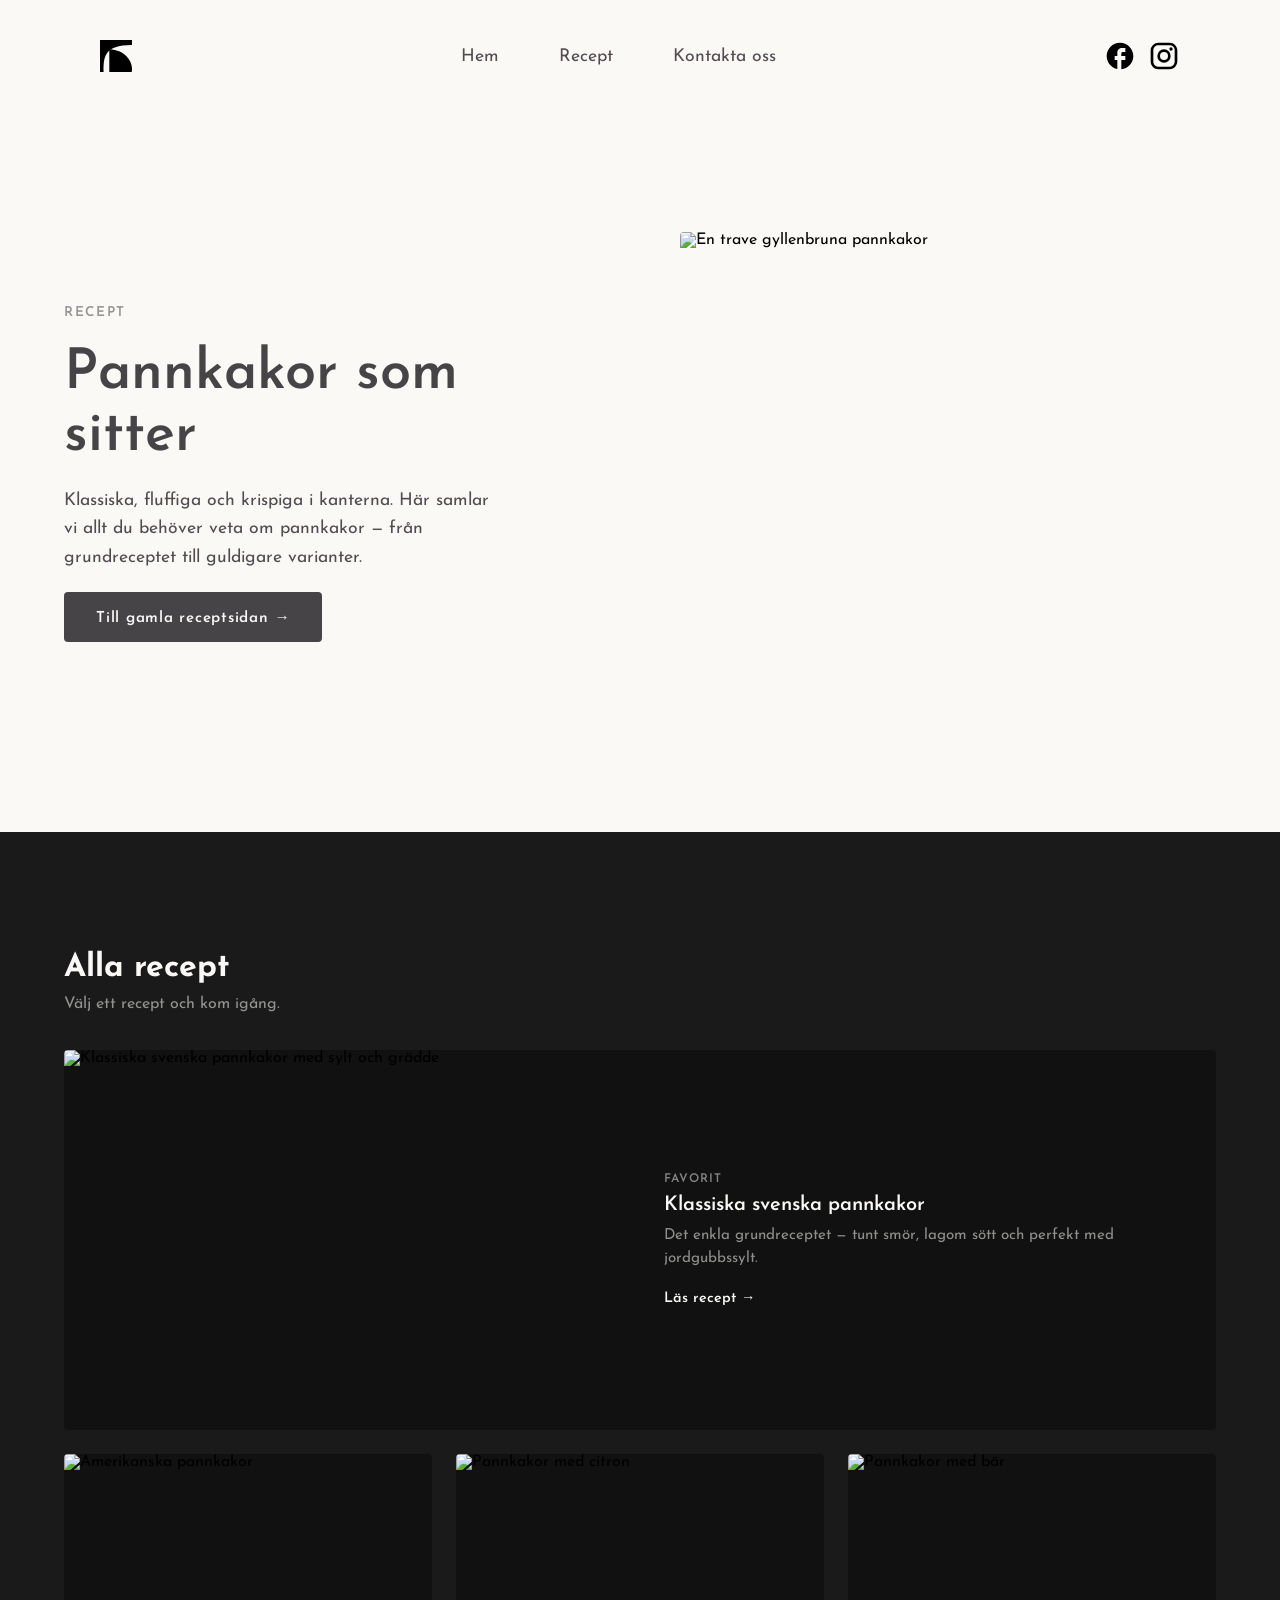
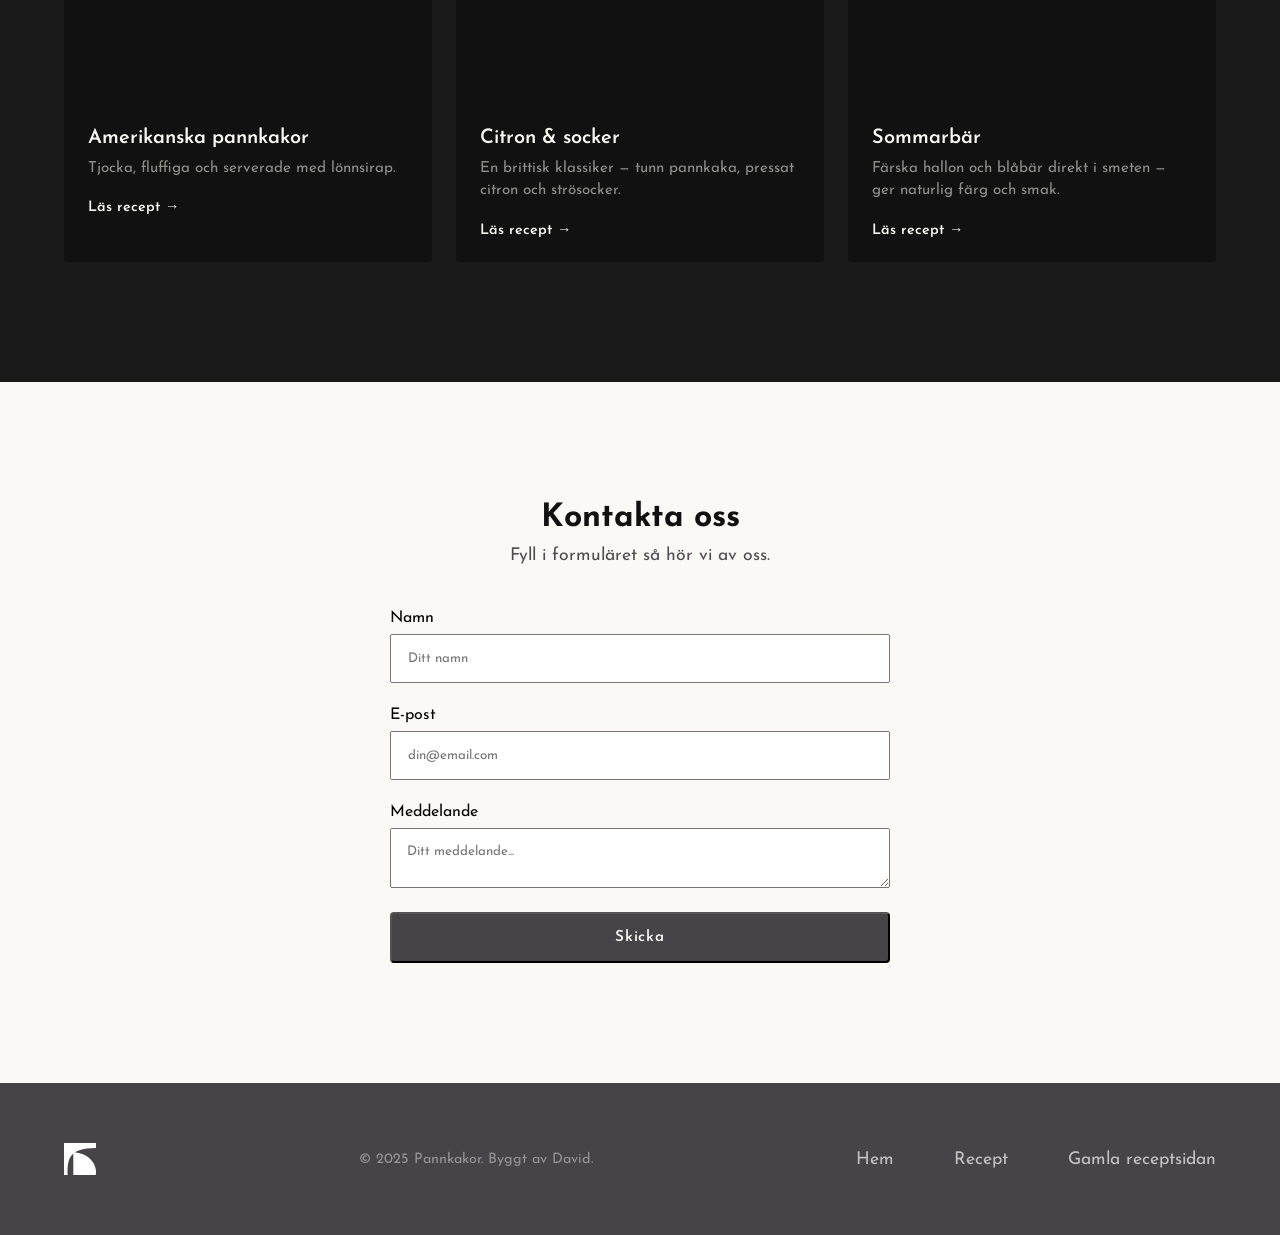
==== index.html @ 2bf20dc8 "Initial commit" ====
<!doctype html>
<html lang="sv">
  <head>
    <meta charset="UTF-8" />
    <meta name="viewport" content="width=device-width, initial-scale=1.0" />
    <title>Pannkakor</title>
    <link rel="stylesheet" href="style.css" />
    <link
      href="https://fonts.googleapis.com/css2?family=Josefin+Sans:wght@400;600&display=swap"
      rel="stylesheet"
    />
  </head>
  <body>
  <!-- ========================
       Header
  ========================= -->
    <header class="header">
      <a href="#" class="logo" aria-label="Hem">
        <img src="img/Icon.svg" alt="" width="32" height="32" />
      </a>

      <nav class="nav" aria-label="Huvudnavigation">
        <ul class="nav__list">
          <li><a href="#hero" class="nav__link">Hem</a></li>
          <li><a href="#recipes" class="nav__link">Recept</a></li>
          <li><a href="#contact-form" class="nav__link">Kontakta oss</a></li>
        </ul>
      </nav>

      <nav class="social" aria-label="sociala medier">
        <a
          href="https://facebook.com"
          class="social__link"
          aria-label="Facebook"
          target="_blank"
          rel="noopener"
        >
          <svg
            xmlns="http://www.w3.org/2000/svg"
            width="32"
            height="32"
            viewBox="0 0 24 24"
          >
            <path d="M0 0h24v24H0z" fill="none" />
            <path
              fill="currentColor"
              d="M22 12c0-5.52-4.48-10-10-10S2 6.48 2 12c0 4.84 3.44 8.87 8 9.8V15H8v-3h2V9.5C10 7.57 11.57 6 13.5 6H16v3h-2c-.55 0-1 .45-1 1v2h3v3h-3v6.95c5.05-.5 9-4.76 9-9.95"
            />
          </svg>
        </a>

        <a
          href="https://instagram.com"
          class="social__link"
          aria-label="Instagram"
          target="_blank"
          rel="noopener"
        >
          <svg
            xmlns="http://www.w3.org/2000/svg"
            width="32"
            height="32"
            viewBox="0 0 24 24"
          >
            <path d="M0 0h24v24H0z" fill="none" />
            <path
              fill="currentColor"
              d="M7.8 2h8.4C19.4 2 22 4.6 22 7.8v8.4a5.8 5.8 0 0 1-5.8 5.8H7.8C4.6 22 2 19.4 2 16.2V7.8A5.8 5.8 0 0 1 7.8 2m-.2 2A3.6 3.6 0 0 0 4 7.6v8.8C4 18.39 5.61 20 7.6 20h8.8a3.6 3.6 0 0 0 3.6-3.6V7.6C20 5.61 18.39 4 16.4 4zm9.65 1.5a1.25 1.25 0 0 1 1.25 1.25A1.25 1.25 0 0 1 17.25 8A1.25 1.25 0 0 1 16 6.75a1.25 1.25 0 0 1 1.25-1.25M12 7a5 5 0 0 1 5 5a5 5 0 0 1-5 5a5 5 0 0 1-5-5a5 5 0 0 1 5-5m0 2a3 3 0 0 0-3 3a3 3 0 0 0 3 3a3 3 0 0 0 3-3a3 3 0 0 0-3-3"
            />
          </svg>
        </a>
      </nav>
    </header>

  <!-- ========================
       Hero Flexbox
  ========================= -->
    <main>
      <section class="hero" id="hero">
        <div class="container">
          <div class="hero__text">
            <p class="hero__label">Recept</p>
            <h1>Pannkakor som sitter</h1>
            <p class="hero__desc">
              Klassiska, fluffiga och krispiga i kanterna. Här samlar vi allt du
              behöver veta om pannkakor — från grundreceptet till guldigare
              varianter.
            </p>
            <a href="recept.html" class="btn">Till gamla receptsidan →</a>
          </div>
          <div class="hero__image">
            <img
              src="https://images.unsplash.com/photo-1554230095-49b8c83f10e3?q=80&w=1588&auto=format&fit=crop&ixlib=rb-4.1.0&ixid=M3wxMjA3fDB8MHxwaG90by1wYWdlfHx8fGVufDB8fHx8fA%3D%3D"
              alt="En trave gyllenbruna pannkakor"
              width="480"
              height="480"
              loading="eager"
            />
          </div>
        </div>
      </section>

  <!-- ========================
       Recipes Grid 
  ========================= -->
      <section class="recipes" id="recipes">
        <div class="container">
          <div class="recipes__header">
            <h2>Alla recept</h2>
            <p>Välj ett recept och kom igång.</p>
          </div>

          <!-- Featured card -->
          <article class="card card--featured">
            <img
              src="https://images.unsplash.com/photo-1528207776546-365bb710ee93?w=1200&auto=format&fit=crop&q=80"
              alt="Klassiska svenska pannkakor med sylt och grädde"
              loading="lazy"
            />
            <div class="card__content">
              <span class="card__tag">Favorit</span>
              <h3 class="card__title">Klassiska svenska pannkakor</h3>
              <p class="card__desc">
                Det enkla grundreceptet — tunt smör, lagom sött och perfekt med
                jordgubbssylt.
              </p>
              <a href="recept.html" class="card__link">Läs recept →</a>
            </div>
          </article>

          <!-- Card 2 -->
          <article class="card">
            <img
              src="https://images.unsplash.com/photo-1555813456-94a3dd418cd3?"
              alt="Amerikanska pannkakor"
              loading="lazy"
            />
            <div class="card__content">
              <h3 class="card__title">Amerikanska pannkakor</h3>
              <p class="card__desc">
                Tjocka, fluffiga och serverade med lönnsirap.
              </p>
              <a href="#" class="card__link">Läs recept →</a>
            </div>
          </article>

          <!-- Card 3 -->
          <article class="card">
            <img
              src="https://images.unsplash.com/photo-1588467850695-a898367ce465?"
              alt="Pannkakor med citron"
              loading="lazy"
            />
            <div class="card__content">
              <h3 class="card__title">Citron & socker</h3>
              <p class="card__desc">
                En brittisk klassiker — tunn pannkaka, pressat citron och
                strösocker.
              </p>
              <a href="#" class="card__link">Läs recept →</a>
            </div>
          </article>

          <!-- Card 4 -->
          <article class="card">
            <img
              src="https://images.unsplash.com/photo-1630362137311-ca837e790e47?"
              alt="Pannkakor med bär"
              loading="lazy"
            />
            <div class="card__content">
              <h3 class="card__title">Sommarbär</h3>
              <p class="card__desc">
                Färska hallon och blåbär direkt i smeten — ger naturlig färg och
                smak.
              </p>
              <a href="#" class="card__link">Läs recept →</a>
            </div>
          </article>
        </div>
      </section>

  <!-- ========================
       Contact form
  ========================= -->
      <section class="contact-form" id="contact-form">
        <div class="container">
      
          <div class="contact-form__header">
            <h2>Kontakta oss</h2>
            <p>Fyll i formuläret så hör vi av oss.</p>
          </div>
      
          <form class="contact-form__form">
      
            <div class="contact-form__group">
              <label for="name">Namn</label>
              <input type="text" id="name" name="name" placeholder="Ditt namn" />
            </div>
      
            <div class="contact-form__group">
              <label for="email">E-post</label>
              <input type="email" id="email" name="email" placeholder="din@email.com" />
            </div>
      
            <div class="contact-form__group">
              <label for="message">Meddelande</label>
              <textarea id="message" name="message" placeholder="Ditt meddelande..."></textarea>
            </div>
      
            <button type="submit" class="contact-form__btn">Skicka</button>
      
          </form>
      
        </div>
      </section>
</main>
  <!-- ========================
       Footer
  ========================= -->
      <footer class="footer" id="footer">
        <div class="container footer__inner">
          <a href="#" class="logo" aria-label="Hem">
            <img src="img/Icon.svg" alt="" width="32" height="32" />
          </a>
          <p class="footer__copy">© 2025 Pannkakor. Byggt av David.</p>
          <nav class="nav" aria-label="Footernavigation">
            <ul class="nav__list">
              <li>
                <a href="#hero" class="nav__link nav__link--light">Hem</a>
              </li>
              <li>
                <a href="#recipes" class="nav__link nav__link--light">Recept</a>
              </li>
              <li>
                <a href="recept.html" class="nav__link nav__link--light">Gamla receptsidan</a>
              </li>
            </ul>
          </nav>
        </div>
      </footer>
  </body>
</html>
---- style.css ----
/* ===========================
   Reset
=========================== */

*, *::before, *::after {
  box-sizing: border-box;
  margin: 0;
  padding: 0;
}

ul {
  list-style: none;
}

a {
  text-decoration: none;
  color: inherit;
}

body {
  font-family: 'Josefin Sans', sans-serif;
}

main {
  width: 100%;
}

/* ===========================
   Root / tokens
=========================== */

:root {
  --color-bg:      #FAF9F5;
  --color-dark:    #474448;
  --color-text:    #534B52;
  --color-dark-bg: #111;

  --font-heading-xl: 3.5rem;   /* 56px */
  --font-heading-md: 2rem;     /* 32px */
  --font-body:       1.1rem;
  --font-nav:        1.1rem;

  --radius:          0.25rem;  /* 4px */
  --gap:             1.5rem;   /* 24px */
  --section-padding: 7.5rem;   /* 120px — hero & recipes vertical padding */
}

/* ===========================
   Header
=========================== */

.header {
  display: flex;
  justify-content: space-between;
  align-items: center;
  padding: 2.5rem 6.25rem;
  background-color: var(--color-bg);
}

/* ===========================
   Logo
=========================== */

.logo {
  display: flex;
  align-items: center;
}

.logo svg {
  display: block;
}

/* ===========================
   Nav
=========================== */

.nav__list {
  display: flex;
  gap: 3.75rem;
}

.nav__link {
  font-family: 'Josefin Sans', sans-serif;
  font-weight: 400;
  font-size: var(--font-nav);
  color: var(--color-text);
  transition: opacity 0.2s ease;
}

.nav__link:hover {
  opacity: 0.6;
}

.nav__link--light {
  color: var(--color-bg);
  opacity: 0.7;
}

.nav__link--light:hover {
  opacity: 1;
}

/* ===========================
   Social
=========================== */

.social {
  display: flex;
  align-items: center;
  gap: 0.75rem;
}

.social__link {
  display: flex;
  align-items: center;
  transition: opacity 0.2s ease;
}

.social__link:hover {
  opacity: 0.7;
}

/* ===========================
   Container (gemensam)
=========================== */

.container {
  max-width: 1200px;
  margin: 0 auto;
  padding: 0 var(--gap);
}

/* ===========================
   Typography (gemensam)
=========================== */

h1, h2, h3, p, .hero__label, .card__tag {
  font-family: 'Josefin Sans', sans-serif;
}

h1 {
  font-size: var(--font-heading-xl);
  font-weight: 600;
  color: var(--color-dark);
  line-height: 1.1;
}

h2 {
  font-size: var(--font-heading-md);
  font-weight: 700;
  color: var(--color-dark-bg);
}

h3 {
  font-size: 1.25rem;
  font-weight: 600;
  color: var(--color-bg);
}

p {
  font-size: var(--font-body);
  color: var(--color-text);
  line-height: 1.6;
}

input, textarea, button, label {
  font-family: inherit;
}

/* ===========================
   Hero
=========================== */

.hero {
  background-color: var(--color-bg);
  padding: var(--section-padding) var(--gap);
}

.hero .container {
  display: flex;
  align-items: center;
  gap: 2.5rem 5rem;
  flex-wrap: wrap;
}

.hero__text {
  display: flex;
  flex-direction: column;
  justify-content: center;
  align-items: flex-start;
  gap: 1.25rem;
}

.hero__text,
.hero__image {
  flex: 1;
  min-width: 300px;
}

.hero__image img {
  width: clamp(200px,80vw,480px);
  height: auto;
  display: block;
  border-radius: var(--radius);
  object-fit: cover;
}

.hero__label {
  font-size: 0.85rem;
  font-weight: 600;
  letter-spacing: 0.12em;
  text-transform: uppercase;
  color: var(--color-text);
  opacity: 0.6;
}

.hero__desc {
  max-width: 27.5rem;
}

/* Button */
.btn, .contact-form__btn {
  display: inline-block;
  font-family: 'Josefin Sans', sans-serif;
  font-size: 0.95rem;
  font-weight: 600;
  letter-spacing: 0.05em;
  background-color: var(--color-dark);
  color: var(--color-bg);
  padding: 1rem 2rem;
  border-radius: var(--radius);
  transition: opacity 0.2s ease;
}

.btn:hover, .contact-form__btn:hover {
  opacity: 0.8;
}

/* ===========================
   Recipes (grid)
=========================== */

.recipes {
  background: #1a1a1a;
  padding: var(--section-padding) var(--gap);
}

.recipes h2 {
  color: var(--color-bg)
}

.recipes__header {
  grid-column: 1 / -1;
  display: flex;
  flex-direction: column;
  gap: 0.5rem;
  margin-bottom: 0.5rem;
}

.recipes__header p {
  color: rgba(229, 229, 224, 0.6);
  font-size: 1rem;
}

.recipes .container {
  display: grid;
  grid-template-columns: repeat(auto-fit,minmax(280px, 1fr));
  gap: var(--gap);
}

/* ===========================
   Cards
=========================== */

.card {
  background-color: var(--color-dark-bg);
  border-radius: var(--radius);
  overflow: hidden;
  display: flex;
  flex-direction: column;
}

.card--featured {
  grid-column: 1 / -1;
  flex-direction: row;
  min-height: 380px;
}

.card--featured {
  grid-column: 1 / -1;
  flex-wrap: wrap;
  min-height: 380px;
}

.card img {
  width: 100%;
  height: 250px;
  object-fit: cover;
  display: block;
  flex-shrink: 0;
}


.card--featured img {
  flex: 1 1 300px;
  min-width: 300px;
  width: clamp(200px, 45vw, 660px);
  height: auto;
}

.card--featured .card__content {
  flex: 1 1 300px;
  min-width: 300px;
}

.card__content {
  padding: var(--gap);
  display: flex;
  flex-direction: column;
  gap: 0.625rem;
  justify-content: center;
}

.card__tag {
  font-size: 0.75rem;
  font-weight: 600;
  letter-spacing: 0.1em;
  text-transform: uppercase;
  color: var(--color-bg);
  opacity: 0.5;
}

.card__title {
  color: var(--color-bg);
}

.card__desc {
  color: rgba(229, 229, 224, 0.6);
  font-size: 0.95rem;
  line-height: 1.5;
}

.card__link {
  font-family: 'Josefin Sans', sans-serif;
  font-size: 0.9rem;
  font-weight: 600;
  color: var(--color-bg);
  margin-top: 0.5rem;
  transition: opacity 0.2s ease;
  align-self: flex-start;
}

.card__link:hover {
  opacity: 0.6;
}

/* ===========================
   Contact form
=========================== */
.contact-form {
  background-color: var(--color-bg);
  padding: var(--section-padding) 0;
}

.contact-form .container {
  display: flex;
  flex-direction: column;
  align-items: center;
  gap: 2.5rem;
}

.contact-form__header {
  display: flex;
  flex-direction: column;
  gap: 0.5rem;
  text-align: center;
}

.contact-form__form {
  width: 100%;
  max-width: 500px;
  display: flex;
  flex-direction: column;
  gap: var(--gap);
}

.contact-form__group {
  display: flex;
  flex-direction: column;
  gap: 0.5rem;
}

input, textarea {
  padding: 1rem;
}

/* ===========================
   Footer
=========================== */

.footer {
  background-color: var(--color-dark);
  color: var(--color-bg);
  padding: 3.75rem var(--gap);
}

.footer__inner {
  display: flex;
  align-items: center;
  justify-content: space-between;
}

.footer__copy {
  font-family: 'Josefin Sans', sans-serif;
  font-size: 0.9rem;
  color: rgba(229, 229, 224, 0.5);
}

.footer .logo img {
  filter: brightness(0) invert(1);
}

/* ===========================
   @Media queries
=========================== */
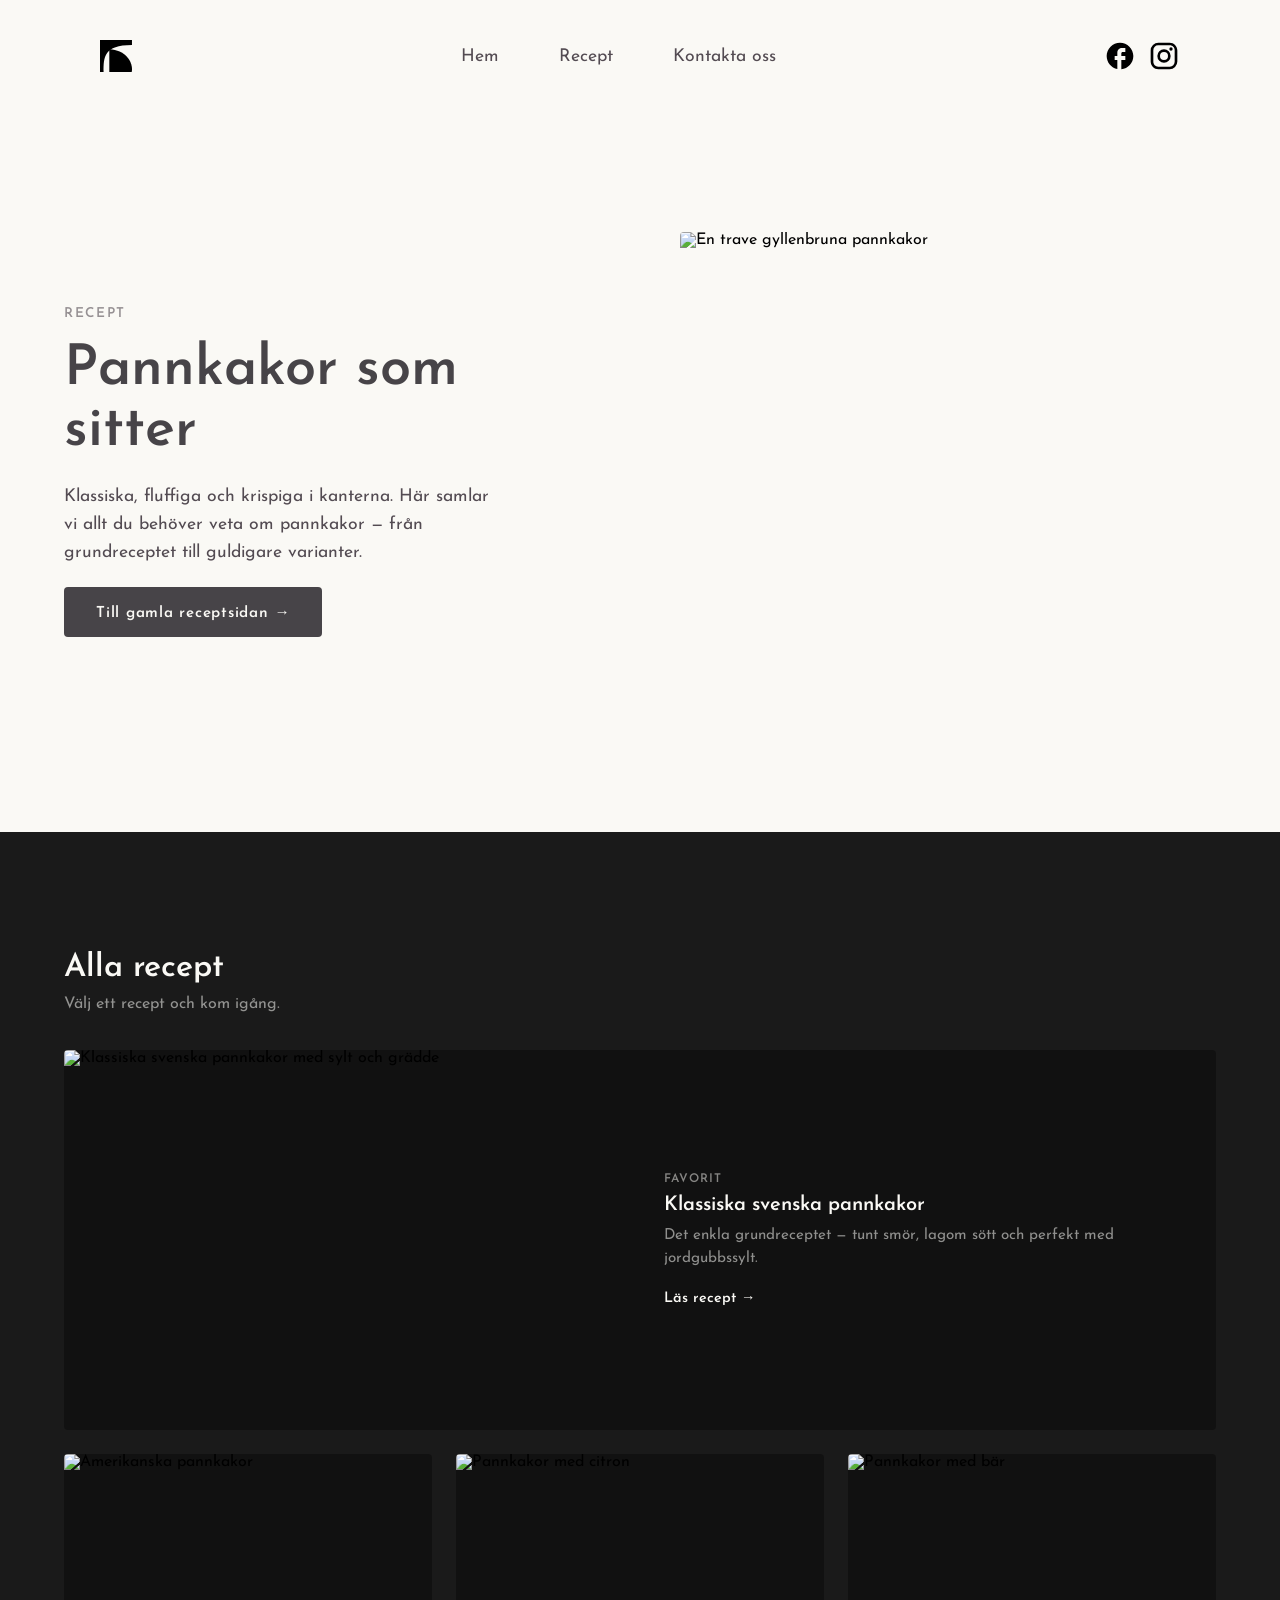
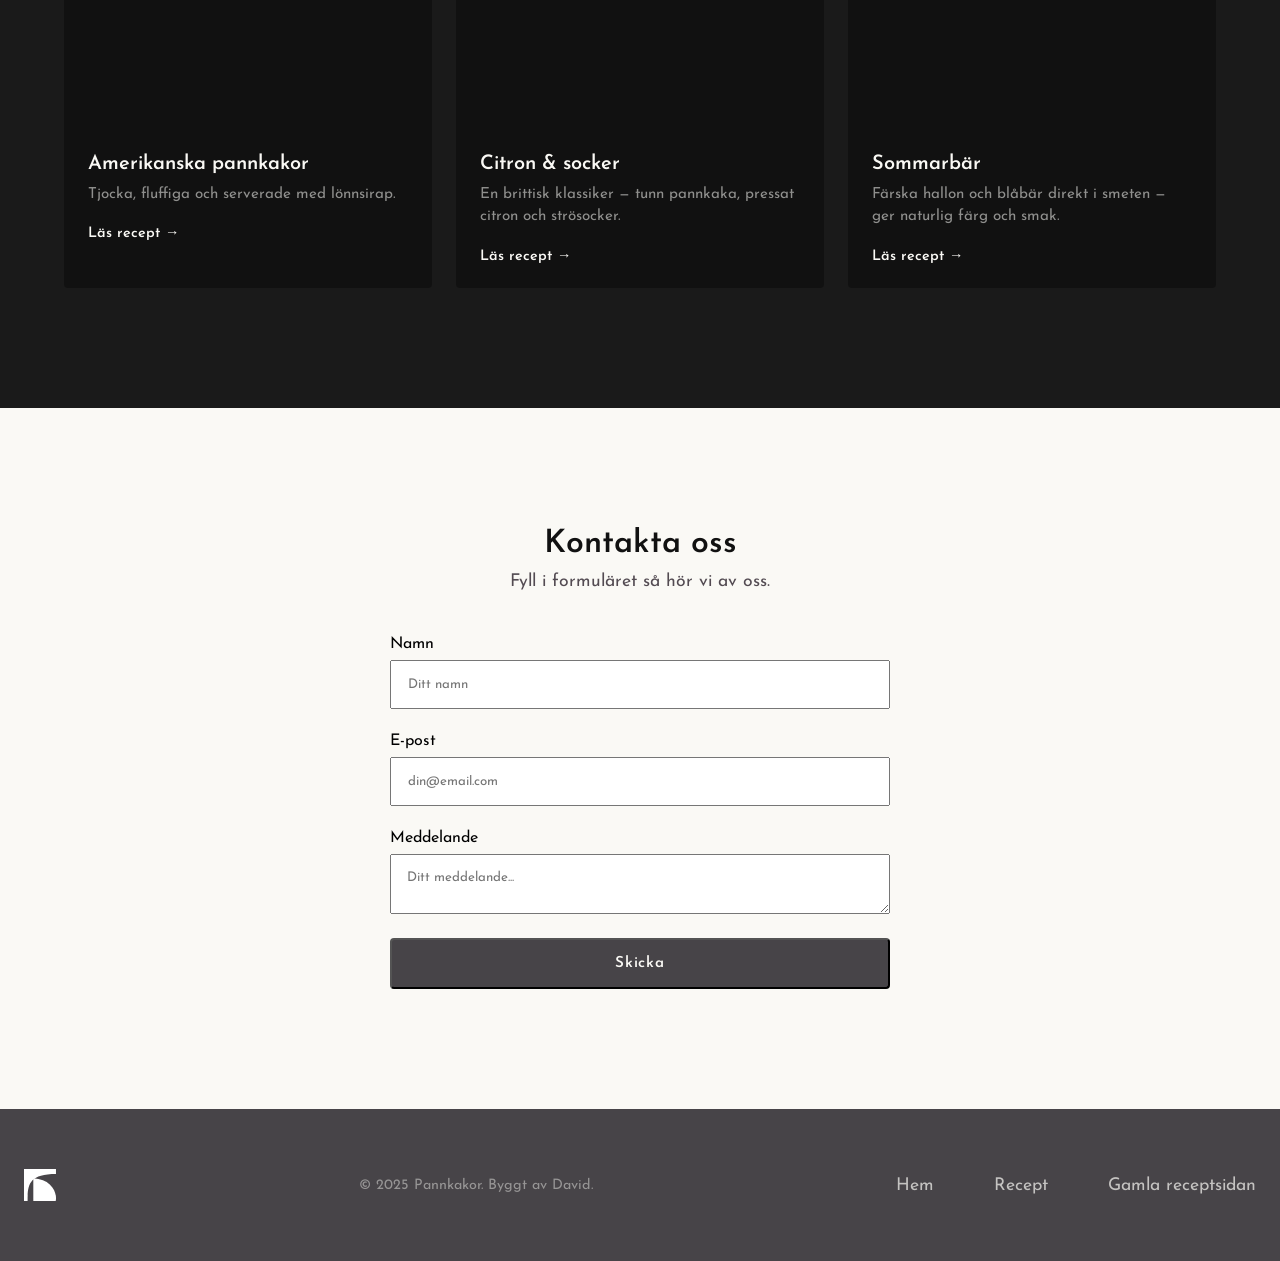
==== commit bf4d661d: "Refaktorering dela upp style.css i separata filer, BEM-fixes, oklch-färger" ====
--- a/index.html
+++ b/index.html
@@ -4,7 +4,7 @@
     <meta charset="UTF-8" />
     <meta name="viewport" content="width=device-width, initial-scale=1.0" />
     <title>Pannkakor</title>
-    <link rel="stylesheet" href="style.css" />
+    <link rel="stylesheet" href="styles/main.css" />
     <link
       href="https://fonts.googleapis.com/css2?family=Josefin+Sans:wght@400;600&display=swap"
       rel="stylesheet"
@@ -79,14 +79,14 @@
       <section class="hero" id="hero">
         <div class="container">
           <div class="hero__text">
-            <p class="hero__label">Recept</p>
+            <span class="hero__label">Recept</span>
             <h1>Pannkakor som sitter</h1>
             <p class="hero__desc">
               Klassiska, fluffiga och krispiga i kanterna. Här samlar vi allt du
               behöver veta om pannkakor — från grundreceptet till guldigare
               varianter.
             </p>
-            <a href="recept.html" class="btn">Till gamla receptsidan →</a>
+            <a href="pages/recept.html" class="btn">Till gamla receptsidan →</a>
           </div>
           <div class="hero__image">
             <img
@@ -106,7 +106,7 @@
       <section class="recipes" id="recipes">
         <div class="container">
           <div class="recipes__header">
-            <h2>Alla recept</h2>
+            <h2 class="recipes__title">Alla recept</h2>
             <p>Välj ett recept och kom igång.</p>
           </div>
 
@@ -124,7 +124,7 @@
                 Det enkla grundreceptet — tunt smör, lagom sött och perfekt med
                 jordgubbssylt.
               </p>
-              <a href="recept.html" class="card__link">Läs recept →</a>
+              <a href="pages/recept.html" class="card__link">Läs recept →</a>
             </div>
           </article>
 
@@ -219,7 +219,7 @@
        Footer
   ========================= -->
       <footer class="footer" id="footer">
-        <div class="container footer__inner">
+        <div class="footer__inner">
           <a href="#" class="logo" aria-label="Hem">
             <img src="img/Icon.svg" alt="" width="32" height="32" />
           </a>
@@ -233,7 +233,7 @@
                 <a href="#recipes" class="nav__link nav__link--light">Recept</a>
               </li>
               <li>
-                <a href="recept.html" class="nav__link nav__link--light">Gamla receptsidan</a>
+                <a href="pages/recept.html" class="nav__link nav__link--light">Gamla receptsidan</a>
               </li>
             </ul>
           </nav>
--- a/styles/main.css
+++ b/styles/main.css
@@ -0,0 +1,8 @@
+@import "reset.css";
+@import "tokens.css";
+@import "typography.css";
+@import "header.css";
+@import "hero.css";
+@import "recipes.css";
+@import "contact.css";
+@import "footer.css";
